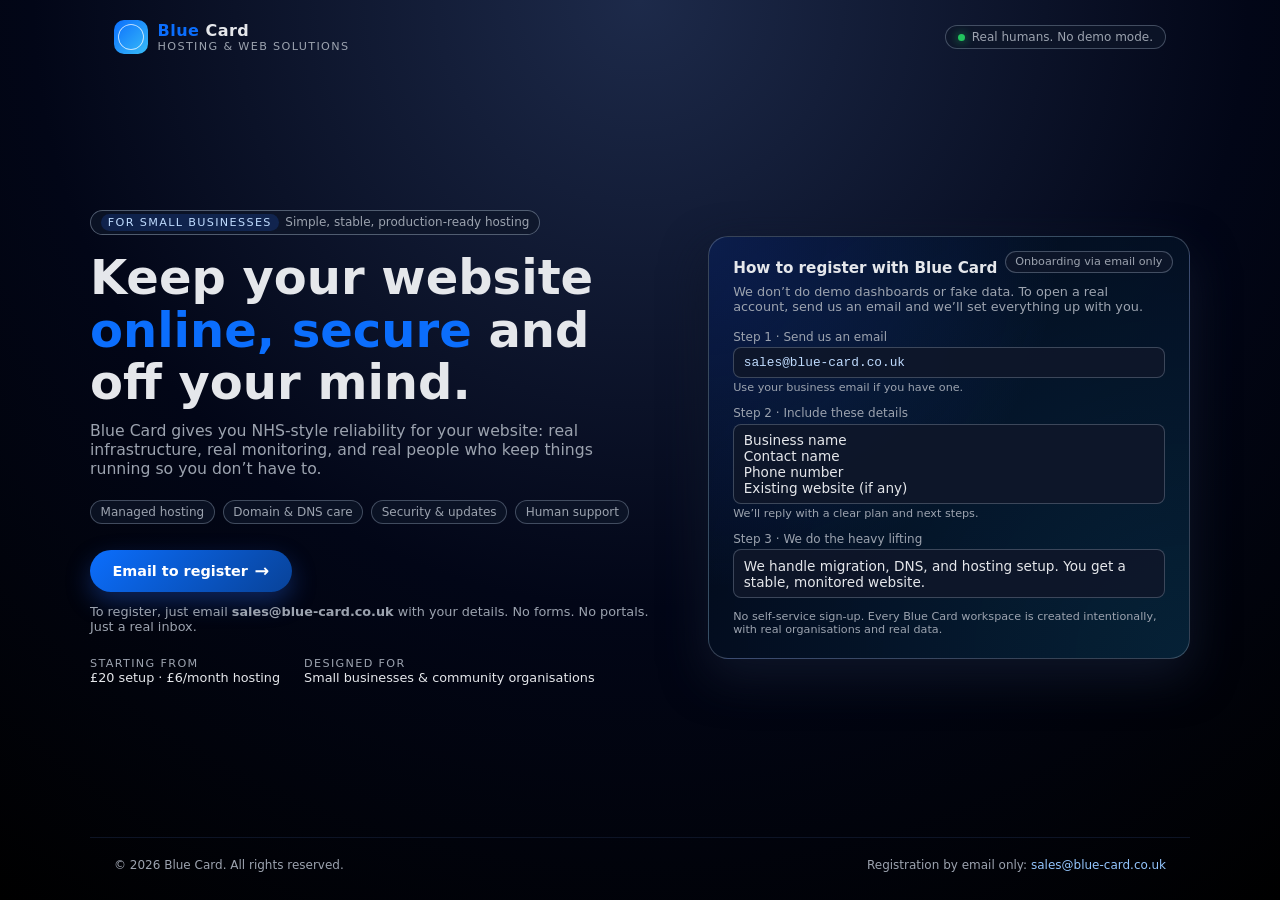
==== index.html @ 86f104bd "Add initial HTML structure for Blue Card website" ====
<!DOCTYPE html>
<html lang="en">
<head>
  <meta charset="UTF-8" />
  <title>Blue Card – Hosting & Web Solutions</title>
  <meta name="viewport" content="width=device-width, initial-scale=1" />
  <style>
    :root {
      --blue: #0b6efd;
      --blue-dark: #084298;
      --bg: #0b1120;
      --card-bg: #020617;
      --text: #e5e7eb;
      --muted: #9ca3af;
      --accent: #22c55e;
    }

    * {
      box-sizing: border-box;
      margin: 0;
      padding: 0;
    }

    body {
      font-family: system-ui, -apple-system, BlinkMacSystemFont, "Segoe UI", sans-serif;
      background: radial-gradient(circle at top, #1d2a4a 0, #020617 55%, #000 100%);
      color: var(--text);
      min-height: 100vh;
      display: flex;
      flex-direction: column;
    }

    header {
      padding: 1.25rem 1.5rem;
      display: flex;
      align-items: center;
      justify-content: space-between;
      max-width: 1100px;
      margin: 0 auto;
      width: 100%;
    }

    .logo {
      display: flex;
      align-items: center;
      gap: 0.6rem;
    }

    .logo-icon {
      width: 34px;
      height: 34px;
      border-radius: 10px;
      background: linear-gradient(135deg, var(--blue), #38bdf8);
      display: flex;
      align-items: center;
      justify-content: center;
      position: relative;
      overflow: hidden;
    }

    .logo-icon::before,
    .logo-icon::after {
      content: "";
      position: absolute;
      border-radius: 999px;
      border: 1px solid rgba(255, 255, 255, 0.7);
    }

    .logo-icon::before {
      width: 70%;
      height: 70%;
      border-top: none;
      border-bottom: none;
    }

    .logo-icon::after {
      width: 70%;
      height: 70%;
      border-left: none;
      border-right: none;
    }

    .logo-text-main {
      font-weight: 700;
      letter-spacing: 0.03em;
    }

    .logo-text-main span {
      color: var(--blue);
    }

    .logo-sub {
      font-size: 0.7rem;
      color: var(--muted);
      text-transform: uppercase;
      letter-spacing: 0.12em;
    }

    .nav-pill {
      border-radius: 999px;
      border: 1px solid rgba(148, 163, 184, 0.4);
      padding: 0.25rem 0.75rem;
      font-size: 0.75rem;
      color: var(--muted);
      display: flex;
      align-items: center;
      gap: 0.4rem;
      background: rgba(15, 23, 42, 0.7);
      backdrop-filter: blur(10px);
    }

    .nav-pill-dot {
      width: 7px;
      height: 7px;
      border-radius: 999px;
      background: var(--accent);
      box-shadow: 0 0 10px rgba(34, 197, 94, 0.8);
    }

    main {
      flex: 1;
      display: flex;
      align-items: center;
      justify-content: center;
      padding: 2rem 1.5rem 3rem;
    }

    .shell {
      max-width: 1100px;
      width: 100%;
      display: grid;
      grid-template-columns: minmax(0, 3fr) minmax(0, 2.5fr);
      gap: 2.5rem;
      align-items: center;
    }

    @media (max-width: 900px) {
      .shell {
        grid-template-columns: minmax(0, 1fr);
      }
      header {
        flex-direction: column;
        gap: 0.75rem;
        align-items: flex-start;
      }
    }

    .badge {
      display: inline-flex;
      align-items: center;
      gap: 0.4rem;
      padding: 0.2rem 0.6rem;
      border-radius: 999px;
      border: 1px solid rgba(148, 163, 184, 0.5);
      background: rgba(15, 23, 42, 0.7);
      backdrop-filter: blur(10px);
      font-size: 0.75rem;
      color: var(--muted);
      margin-bottom: 1rem;
    }

    .badge-pill {
      padding: 0.1rem 0.45rem;
      border-radius: 999px;
      background: rgba(37, 99, 235, 0.2);
      color: #bfdbfe;
      font-size: 0.7rem;
      text-transform: uppercase;
      letter-spacing: 0.12em;
    }

    h1 {
      font-size: clamp(2.1rem, 3vw + 1rem, 3rem);
      line-height: 1.1;
      margin-bottom: 0.75rem;
    }

    h1 span {
      color: var(--blue);
    }

    .lead {
      color: var(--muted);
      font-size: 0.98rem;
      max-width: 32rem;
      margin-bottom: 1.4rem;
    }

    .pill-row {
      display: flex;
      flex-wrap: wrap;
      gap: 0.5rem;
      margin-bottom: 1.6rem;
    }

    .pill {
      font-size: 0.75rem;
      padding: 0.25rem 0.6rem;
      border-radius: 999px;
      border: 1px solid rgba(148, 163, 184, 0.4);
      color: var(--muted);
      background: rgba(15, 23, 42, 0.7);
    }

    .cta-row {
      display: flex;
      flex-wrap: wrap;
      gap: 0.75rem;
      align-items: center;
      margin-bottom: 1.4rem;
    }

    .btn-primary {
      border: none;
      border-radius: 999px;
      padding: 0.7rem 1.4rem;
      font-size: 0.9rem;
      font-weight: 600;
      cursor: pointer;
      background: linear-gradient(135deg, var(--blue), var(--blue-dark));
      color: white;
      display: inline-flex;
      align-items: center;
      gap: 0.4rem;
      box-shadow: 0 10px 25px rgba(37, 99, 235, 0.35);
      text-decoration: none;
    }

    .btn-primary span {
      font-size: 1.1rem;
    }

    .cta-note {
      font-size: 0.8rem;
      color: var(--muted);
    }

    .meta-row {
      display: flex;
      flex-wrap: wrap;
      gap: 1.5rem;
      font-size: 0.8rem;
      color: var(--muted);
    }

    .meta-label {
      text-transform: uppercase;
      letter-spacing: 0.12em;
      font-size: 0.7rem;
      color: #9ca3af;
    }

    .meta-value {
      color: #e5e7eb;
      font-weight: 500;
    }

    .card {
      background: radial-gradient(circle at top left, rgba(37, 99, 235, 0.25), transparent 55%),
                  radial-gradient(circle at bottom right, rgba(8, 47, 73, 0.7), #020617);
      border-radius: 1.25rem;
      border: 1px solid rgba(148, 163, 184, 0.35);
      padding: 1.4rem 1.5rem;
      box-shadow: 0 18px 45px rgba(15, 23, 42, 0.9);
      position: relative;
      overflow: hidden;
    }

    .card-tag {
      position: absolute;
      top: 0.9rem;
      right: 1rem;
      font-size: 0.7rem;
      padding: 0.2rem 0.6rem;
      border-radius: 999px;
      background: rgba(15, 23, 42, 0.8);
      border: 1px solid rgba(148, 163, 184, 0.4);
      color: var(--muted);
    }

    .card-title {
      font-size: 0.95rem;
      margin-bottom: 0.4rem;
      font-weight: 600;
    }

    .card-sub {
      font-size: 0.8rem;
      color: var(--muted);
      margin-bottom: 1rem;
    }

    .field {
      margin-bottom: 0.75rem;
    }

    .field-label {
      font-size: 0.75rem;
      color: var(--muted);
      margin-bottom: 0.2rem;
    }

    .field-value {
      font-size: 0.85rem;
      color: var(--text);
      padding: 0.45rem 0.6rem;
      border-radius: 0.5rem;
      background: rgba(15, 23, 42, 0.9);
      border: 1px solid rgba(148, 163, 184, 0.35);
      display: flex;
      align-items: center;
      justify-content: space-between;
      gap: 0.5rem;
    }

    .field-value code {
      font-family: ui-monospace, SFMono-Regular, Menlo, Monaco, Consolas, "Liberation Mono", "Courier New", monospace;
      font-size: 0.8rem;
      color: #bfdbfe;
    }

    .hint {
      font-size: 0.7rem;
      color: var(--muted);
      margin-top: 0.2rem;
    }

    footer {
      padding: 1.25rem 1.5rem 1.75rem;
      font-size: 0.75rem;
      color: var(--muted);
      max-width: 1100px;
      margin: 0 auto;
      width: 100%;
      display: flex;
      flex-wrap: wrap;
      justify-content: space-between;
      gap: 0.75rem;
      border-top: 1px solid rgba(15, 23, 42, 0.9);
    }

    a {
      color: #93c5fd;
      text-decoration: none;
    }

    a:hover {
      text-decoration: underline;
    }
  </style>
</head>
<body>
  <header>
    <div class="logo">
      <div class="logo-icon" aria-hidden="true"></div>
      <div>
        <div class="logo-text-main"><span>Blue</span> Card</div>
        <div class="logo-sub">Hosting & Web Solutions</div>
      </div>
    </div>
    <div class="nav-pill">
      <div class="nav-pill-dot"></div>
      <span>Real humans. No demo mode.</span>
    </div>
  </header>

  <main>
    <div class="shell">
      <section>
        <div class="badge">
          <span class="badge-pill">For small businesses</span>
          <span>Simple, stable, production‑ready hosting</span>
        </div>

        <h1>Keep your website <span>online, secure</span> and off your mind.</h1>

        <p class="lead">
          Blue Card gives you NHS‑style reliability for your website: real infrastructure, real monitoring,
          and real people who keep things running so you don’t have to.
        </p>

        <div class="pill-row">
          <div class="pill">Managed hosting</div>
          <div class="pill">Domain & DNS care</div>
          <div class="pill">Security & updates</div>
          <div class="pill">Human support</div>
        </div>

        <div class="cta-row">
          <a class="btn-primary" href="mailto:sales@blue-card.co.uk?subject=Blue%20Card%20Website%20Onboarding&body=Hi%20Blue%20Card%2C%0D%0A%0D%0AWe%E2%80%99d%20like%20to%20register%20for%20your%20hosting%20service.%0D%0A%0D%0ABusiness%20name%3A%0D%0AContact%20name%3A%0D%0AContact%20number%3A%0D%0AExisting%20website%20URL%20(if%20any)%3A%0D%0A%0D%0AThanks.">
            Email to register <span>→</span>
          </a>
          <div class="cta-note">
            To register, just email <strong>sales@blue-card.co.uk</strong> with your details.  
            No forms. No portals. Just a real inbox.
          </div>
        </div>

        <div class="meta-row">
          <div>
            <div class="meta-label">Starting from</div>
            <div class="meta-value">£20 setup · £6/month hosting</div>
          </div>
          <div>
            <div class="meta-label">Designed for</div>
            <div class="meta-value">Small businesses & community organisations</div>
          </div>
        </div>
      </section>

      <aside>
        <div class="card" aria-label="Registration details">
          <div class="card-tag">Onboarding via email only</div>
          <div class="card-title">How to register with Blue Card</div>
          <div class="card-sub">
            We don’t do demo dashboards or fake data.  
            To open a real account, send us an email and we’ll set everything up with you.
          </div>

          <div class="field">
            <div class="field-label">Step 1 · Send us an email</div>
            <div class="field-value">
              <code>sales@blue-card.co.uk</code>
            </div>
            <div class="hint">Use your business email if you have one.</div>
          </div>

          <div class="field">
            <div class="field-label">Step 2 · Include these details</div>
            <div class="field-value">
              <div>
                Business name<br />
                Contact name<br />
                Phone number<br />
                Existing website (if any)
              </div>
            </div>
            <div class="hint">We’ll reply with a clear plan and next steps.</div>
          </div>

          <div class="field">
            <div class="field-label">Step 3 · We do the heavy lifting</div>
            <div class="field-value">
              <div>
                We handle migration, DNS, and hosting setup.  
                You get a stable, monitored website.
              </div>
            </div>
          </div>

          <div class="hint">
            No self‑service sign‑up. Every Blue Card workspace is created intentionally, with real organisations and real data.
          </div>
        </div>
      </aside>
    </div>
  </main>

  <footer>
    <div>© <span id="year"></span> Blue Card. All rights reserved.</div>
    <div>
      Registration by email only: <a href="mailto:sales@blue-card.co.uk">sales@blue-card.co.uk</a>
    </div>
  </footer>

  <script>
    document.getElementById("year").textContent = new Date().getFullYear();
  </script>
</body>
</html>
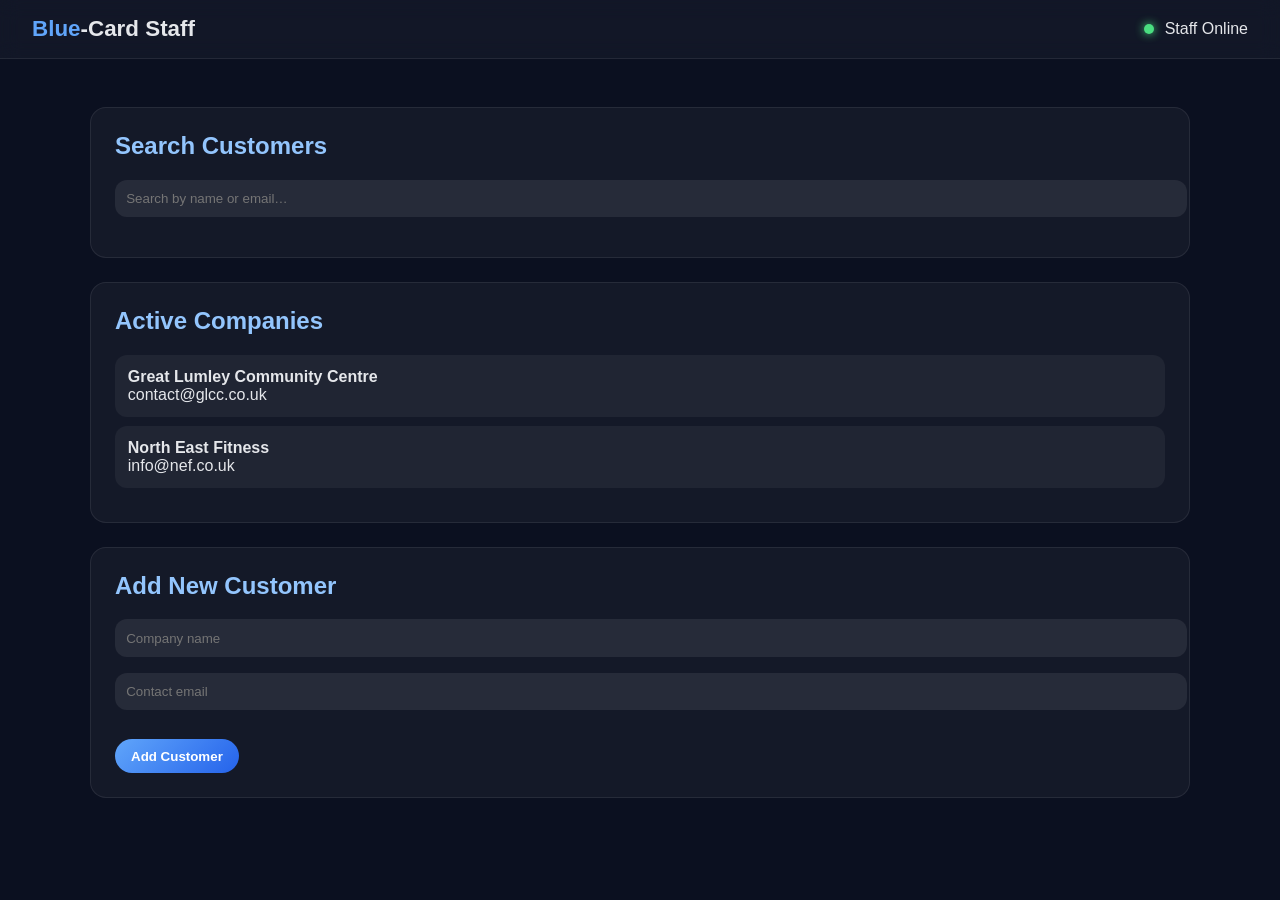
==== commit 07f6bece: "Update index.html for staff dashboard layout" ====
--- a/index.html
+++ b/index.html
@@ -1,470 +1,163 @@
 <!DOCTYPE html>
 <html lang="en">
 <head>
-  <meta charset="UTF-8" />
-  <title>Blue Card – Hosting & Web Solutions</title>
-  <meta name="viewport" content="width=device-width, initial-scale=1" />
-  <style>
-    :root {
-      --blue: #0b6efd;
-      --blue-dark: #084298;
-      --bg: #0b1120;
-      --card-bg: #020617;
-      --text: #e5e7eb;
-      --muted: #9ca3af;
-      --accent: #22c55e;
-    }
+<meta charset="UTF-8">
+<title>Blue‑Card Staff Dashboard</title>
+<meta name="viewport" content="width=device-width, initial-scale=1">
 
-    * {
-      box-sizing: border-box;
-      margin: 0;
-      padding: 0;
-    }
+<style>
+  body {
+    margin: 0;
+    font-family: "Segoe UI", sans-serif;
+    background: #0b1020;
+    color: #e5e7eb;
+  }
 
-    body {
-      font-family: system-ui, -apple-system, BlinkMacSystemFont, "Segoe UI", sans-serif;
-      background: radial-gradient(circle at top, #1d2a4a 0, #020617 55%, #000 100%);
-      color: var(--text);
-      min-height: 100vh;
-      display: flex;
-      flex-direction: column;
-    }
+  header {
+    padding: 1rem 2rem;
+    display: flex;
+    justify-content: space-between;
+    align-items: center;
+    background: rgba(255,255,255,0.03);
+    border-bottom: 1px solid rgba(255,255,255,0.08);
+    backdrop-filter: blur(10px);
+  }
 
-    header {
-      padding: 1.25rem 1.5rem;
-      display: flex;
-      align-items: center;
-      justify-content: space-between;
-      max-width: 1100px;
-      margin: 0 auto;
-      width: 100%;
-    }
+  .logo {
+    font-size: 1.4rem;
+    font-weight: 700;
+  }
+  .logo span {
+    color: #60a5fa;
+  }
 
-    .logo {
-      display: flex;
-      align-items: center;
-      gap: 0.6rem;
-    }
+  .container {
+    max-width: 1100px;
+    margin: 2rem auto;
+    padding: 1rem;
+  }
 
-    .logo-icon {
-      width: 34px;
-      height: 34px;
-      border-radius: 10px;
-      background: linear-gradient(135deg, var(--blue), #38bdf8);
-      display: flex;
-      align-items: center;
-      justify-content: center;
-      position: relative;
-      overflow: hidden;
-    }
+  .card {
+    background: rgba(255,255,255,0.04);
+    border: 1px solid rgba(255,255,255,0.08);
+    border-radius: 16px;
+    padding: 1.5rem;
+    margin-bottom: 1.5rem;
+  }
 
-    .logo-icon::before,
-    .logo-icon::after {
-      content: "";
-      position: absolute;
-      border-radius: 999px;
-      border: 1px solid rgba(255, 255, 255, 0.7);
-    }
+  .card h2 {
+    margin-top: 0;
+    color: #93c5fd;
+  }
 
-    .logo-icon::before {
-      width: 70%;
-      height: 70%;
-      border-top: none;
-      border-bottom: none;
-    }
+  .search {
+    width: 100%;
+    padding: 0.7rem;
+    border-radius: 12px;
+    border: none;
+    background: rgba(255,255,255,0.08);
+    color: white;
+    margin-bottom: 1rem;
+  }
 
-    .logo-icon::after {
-      width: 70%;
-      height: 70%;
-      border-left: none;
-      border-right: none;
-    }
+  .customer {
+    padding: 0.8rem;
+    border-radius: 12px;
+    background: rgba(255,255,255,0.05);
+    margin-bottom: 0.6rem;
+    cursor: pointer;
+  }
 
-    .logo-text-main {
-      font-weight: 700;
-      letter-spacing: 0.03em;
-    }
+  .btn {
+    padding: 0.6rem 1rem;
+    border-radius: 999px;
+    border: none;
+    cursor: pointer;
+    background: linear-gradient(135deg, #60a5fa, #2563eb);
+    color: white;
+    font-weight: 600;
+    margin-top: 0.8rem;
+  }
 
-    .logo-text-main span {
-      color: var(--blue);
-    }
+  .online-dot {
+    width: 10px;
+    height: 10px;
+    background: #4ade80;
+    border-radius: 999px;
+    box-shadow: 0 0 10px #4ade80;
+    display: inline-block;
+    margin-right: 6px;
+  }
+</style>
+</head>
 
-    .logo-sub {
-      font-size: 0.7rem;
-      color: var(--muted);
-      text-transform: uppercase;
-      letter-spacing: 0.12em;
-    }
+<body>
 
-    .nav-pill {
-      border-radius: 999px;
-      border: 1px solid rgba(148, 163, 184, 0.4);
-      padding: 0.25rem 0.75rem;
-      font-size: 0.75rem;
-      color: var(--muted);
-      display: flex;
-      align-items: center;
-      gap: 0.4rem;
-      background: rgba(15, 23, 42, 0.7);
-      backdrop-filter: blur(10px);
-    }
+<header>
+  <div class="logo"><span>Blue</span>‑Card Staff</div>
+  <div><span class="online-dot"></span> Staff Online</div>
+</header>
 
-    .nav-pill-dot {
-      width: 7px;
-      height: 7px;
-      border-radius: 999px;
-      background: var(--accent);
-      box-shadow: 0 0 10px rgba(34, 197, 94, 0.8);
-    }
+<div class="container">
 
-    main {
-      flex: 1;
-      display: flex;
-      align-items: center;
-      justify-content: center;
-      padding: 2rem 1.5rem 3rem;
-    }
+  <div class="card">
+    <h2>Search Customers</h2>
+    <input class="search" id="searchBar" placeholder="Search by name or email…">
+  </div>
 
-    .shell {
-      max-width: 1100px;
-      width: 100%;
-      display: grid;
-      grid-template-columns: minmax(0, 3fr) minmax(0, 2.5fr);
-      gap: 2.5rem;
-      align-items: center;
-    }
+  <div class="card">
+    <h2>Active Companies</h2>
+    <div id="companyList"></div>
+  </div>
 
-    @media (max-width: 900px) {
-      .shell {
-        grid-template-columns: minmax(0, 1fr);
-      }
-      header {
-        flex-direction: column;
-        gap: 0.75rem;
-        align-items: flex-start;
-      }
-    }
+  <div class="card">
+    <h2>Add New Customer</h2>
+    <input id="newName" class="search" placeholder="Company name">
+    <input id="newEmail" class="search" placeholder="Contact email">
+    <button class="btn" onclick="addCustomer()">Add Customer</button>
+  </div>
 
-    .badge {
-      display: inline-flex;
-      align-items: center;
-      gap: 0.4rem;
-      padding: 0.2rem 0.6rem;
-      border-radius: 999px;
-      border: 1px solid rgba(148, 163, 184, 0.5);
-      background: rgba(15, 23, 42, 0.7);
-      backdrop-filter: blur(10px);
-      font-size: 0.75rem;
-      color: var(--muted);
-      margin-bottom: 1rem;
-    }
+</div>
 
-    .badge-pill {
-      padding: 0.1rem 0.45rem;
-      border-radius: 999px;
-      background: rgba(37, 99, 235, 0.2);
-      color: #bfdbfe;
-      font-size: 0.7rem;
-      text-transform: uppercase;
-      letter-spacing: 0.12em;
-    }
+<script>
+  const customers = [
+    { name: "Great Lumley Community Centre", email: "contact@glcc.co.uk" },
+    { name: "North East Fitness", email: "info@nef.co.uk" }
+  ];
 
-    h1 {
-      font-size: clamp(2.1rem, 3vw + 1rem, 3rem);
-      line-height: 1.1;
-      margin-bottom: 0.75rem;
-    }
+  function renderList(list) {
+    const container = document.getElementById("companyList");
+    container.innerHTML = "";
+    list.forEach((c, i) => {
+      const div = document.createElement("div");
+      div.className = "customer";
+      div.innerHTML = `<strong>${c.name}</strong><br>${c.email}`;
+      div.onclick = () => {
+        window.location.href = "customer.html?id=" + i;
+      };
+      container.appendChild(div);
+    });
+  }
 
-    h1 span {
-      color: var(--blue);
-    }
+  renderList(customers);
 
-    .lead {
-      color: var(--muted);
-      font-size: 0.98rem;
-      max-width: 32rem;
-      margin-bottom: 1.4rem;
-    }
+  document.getElementById("searchBar").addEventListener("input", e => {
+    const q = e.target.value.toLowerCase();
+    const filtered = customers.filter(c =>
+      c.name.toLowerCase().includes(q) ||
+      c.email.toLowerCase().includes(q)
+    );
+    renderList(filtered);
+  });
 
-    .pill-row {
-      display: flex;
-      flex-wrap: wrap;
-      gap: 0.5rem;
-      margin-bottom: 1.6rem;
-    }
+  function addCustomer() {
+    const name = document.getElementById("newName").value;
+    const email = document.getElementById("newEmail").value;
+    if (!name || !email) return alert("Enter name + email");
+    customers.push({ name, email });
+    renderList(customers);
+  }
+</script>
 
-    .pill {
-      font-size: 0.75rem;
-      padding: 0.25rem 0.6rem;
-      border-radius: 999px;
-      border: 1px solid rgba(148, 163, 184, 0.4);
-      color: var(--muted);
-      background: rgba(15, 23, 42, 0.7);
-    }
-
-    .cta-row {
-      display: flex;
-      flex-wrap: wrap;
-      gap: 0.75rem;
-      align-items: center;
-      margin-bottom: 1.4rem;
-    }
-
-    .btn-primary {
-      border: none;
-      border-radius: 999px;
-      padding: 0.7rem 1.4rem;
-      font-size: 0.9rem;
-      font-weight: 600;
-      cursor: pointer;
-      background: linear-gradient(135deg, var(--blue), var(--blue-dark));
-      color: white;
-      display: inline-flex;
-      align-items: center;
-      gap: 0.4rem;
-      box-shadow: 0 10px 25px rgba(37, 99, 235, 0.35);
-      text-decoration: none;
-    }
-
-    .btn-primary span {
-      font-size: 1.1rem;
-    }
-
-    .cta-note {
-      font-size: 0.8rem;
-      color: var(--muted);
-    }
-
-    .meta-row {
-      display: flex;
-      flex-wrap: wrap;
-      gap: 1.5rem;
-      font-size: 0.8rem;
-      color: var(--muted);
-    }
-
-    .meta-label {
-      text-transform: uppercase;
-      letter-spacing: 0.12em;
-      font-size: 0.7rem;
-      color: #9ca3af;
-    }
-
-    .meta-value {
-      color: #e5e7eb;
-      font-weight: 500;
-    }
-
-    .card {
-      background: radial-gradient(circle at top left, rgba(37, 99, 235, 0.25), transparent 55%),
-                  radial-gradient(circle at bottom right, rgba(8, 47, 73, 0.7), #020617);
-      border-radius: 1.25rem;
-      border: 1px solid rgba(148, 163, 184, 0.35);
-      padding: 1.4rem 1.5rem;
-      box-shadow: 0 18px 45px rgba(15, 23, 42, 0.9);
-      position: relative;
-      overflow: hidden;
-    }
-
-    .card-tag {
-      position: absolute;
-      top: 0.9rem;
-      right: 1rem;
-      font-size: 0.7rem;
-      padding: 0.2rem 0.6rem;
-      border-radius: 999px;
-      background: rgba(15, 23, 42, 0.8);
-      border: 1px solid rgba(148, 163, 184, 0.4);
-      color: var(--muted);
-    }
-
-    .card-title {
-      font-size: 0.95rem;
-      margin-bottom: 0.4rem;
-      font-weight: 600;
-    }
-
-    .card-sub {
-      font-size: 0.8rem;
-      color: var(--muted);
-      margin-bottom: 1rem;
-    }
-
-    .field {
-      margin-bottom: 0.75rem;
-    }
-
-    .field-label {
-      font-size: 0.75rem;
-      color: var(--muted);
-      margin-bottom: 0.2rem;
-    }
-
-    .field-value {
-      font-size: 0.85rem;
-      color: var(--text);
-      padding: 0.45rem 0.6rem;
-      border-radius: 0.5rem;
-      background: rgba(15, 23, 42, 0.9);
-      border: 1px solid rgba(148, 163, 184, 0.35);
-      display: flex;
-      align-items: center;
-      justify-content: space-between;
-      gap: 0.5rem;
-    }
-
-    .field-value code {
-      font-family: ui-monospace, SFMono-Regular, Menlo, Monaco, Consolas, "Liberation Mono", "Courier New", monospace;
-      font-size: 0.8rem;
-      color: #bfdbfe;
-    }
-
-    .hint {
-      font-size: 0.7rem;
-      color: var(--muted);
-      margin-top: 0.2rem;
-    }
-
-    footer {
-      padding: 1.25rem 1.5rem 1.75rem;
-      font-size: 0.75rem;
-      color: var(--muted);
-      max-width: 1100px;
-      margin: 0 auto;
-      width: 100%;
-      display: flex;
-      flex-wrap: wrap;
-      justify-content: space-between;
-      gap: 0.75rem;
-      border-top: 1px solid rgba(15, 23, 42, 0.9);
-    }
-
-    a {
-      color: #93c5fd;
-      text-decoration: none;
-    }
-
-    a:hover {
-      text-decoration: underline;
-    }
-  </style>
-</head>
-<body>
-  <header>
-    <div class="logo">
-      <div class="logo-icon" aria-hidden="true"></div>
-      <div>
-        <div class="logo-text-main"><span>Blue</span> Card</div>
-        <div class="logo-sub">Hosting & Web Solutions</div>
-      </div>
-    </div>
-    <div class="nav-pill">
-      <div class="nav-pill-dot"></div>
-      <span>Real humans. No demo mode.</span>
-    </div>
-  </header>
-
-  <main>
-    <div class="shell">
-      <section>
-        <div class="badge">
-          <span class="badge-pill">For small businesses</span>
-          <span>Simple, stable, production‑ready hosting</span>
-        </div>
-
-        <h1>Keep your website <span>online, secure</span> and off your mind.</h1>
-
-        <p class="lead">
-          Blue Card gives you NHS‑style reliability for your website: real infrastructure, real monitoring,
-          and real people who keep things running so you don’t have to.
-        </p>
-
-        <div class="pill-row">
-          <div class="pill">Managed hosting</div>
-          <div class="pill">Domain & DNS care</div>
-          <div class="pill">Security & updates</div>
-          <div class="pill">Human support</div>
-        </div>
-
-        <div class="cta-row">
-          <a class="btn-primary" href="mailto:sales@blue-card.co.uk?subject=Blue%20Card%20Website%20Onboarding&body=Hi%20Blue%20Card%2C%0D%0A%0D%0AWe%E2%80%99d%20like%20to%20register%20for%20your%20hosting%20service.%0D%0A%0D%0ABusiness%20name%3A%0D%0AContact%20name%3A%0D%0AContact%20number%3A%0D%0AExisting%20website%20URL%20(if%20any)%3A%0D%0A%0D%0AThanks.">
-            Email to register <span>→</span>
-          </a>
-          <div class="cta-note">
-            To register, just email <strong>sales@blue-card.co.uk</strong> with your details.  
-            No forms. No portals. Just a real inbox.
-          </div>
-        </div>
-
-        <div class="meta-row">
-          <div>
-            <div class="meta-label">Starting from</div>
-            <div class="meta-value">£20 setup · £6/month hosting</div>
-          </div>
-          <div>
-            <div class="meta-label">Designed for</div>
-            <div class="meta-value">Small businesses & community organisations</div>
-          </div>
-        </div>
-      </section>
-
-      <aside>
-        <div class="card" aria-label="Registration details">
-          <div class="card-tag">Onboarding via email only</div>
-          <div class="card-title">How to register with Blue Card</div>
-          <div class="card-sub">
-            We don’t do demo dashboards or fake data.  
-            To open a real account, send us an email and we’ll set everything up with you.
-          </div>
-
-          <div class="field">
-            <div class="field-label">Step 1 · Send us an email</div>
-            <div class="field-value">
-              <code>sales@blue-card.co.uk</code>
-            </div>
-            <div class="hint">Use your business email if you have one.</div>
-          </div>
-
-          <div class="field">
-            <div class="field-label">Step 2 · Include these details</div>
-            <div class="field-value">
-              <div>
-                Business name<br />
-                Contact name<br />
-                Phone number<br />
-                Existing website (if any)
-              </div>
-            </div>
-            <div class="hint">We’ll reply with a clear plan and next steps.</div>
-          </div>
-
-          <div class="field">
-            <div class="field-label">Step 3 · We do the heavy lifting</div>
-            <div class="field-value">
-              <div>
-                We handle migration, DNS, and hosting setup.  
-                You get a stable, monitored website.
-              </div>
-            </div>
-          </div>
-
-          <div class="hint">
-            No self‑service sign‑up. Every Blue Card workspace is created intentionally, with real organisations and real data.
-          </div>
-        </div>
-      </aside>
-    </div>
-  </main>
-
-  <footer>
-    <div>© <span id="year"></span> Blue Card. All rights reserved.</div>
-    <div>
-      Registration by email only: <a href="mailto:sales@blue-card.co.uk">sales@blue-card.co.uk</a>
-    </div>
-  </footer>
-
-  <script>
-    document.getElementById("year").textContent = new Date().getFullYear();
-  </script>
 </body>
 </html>
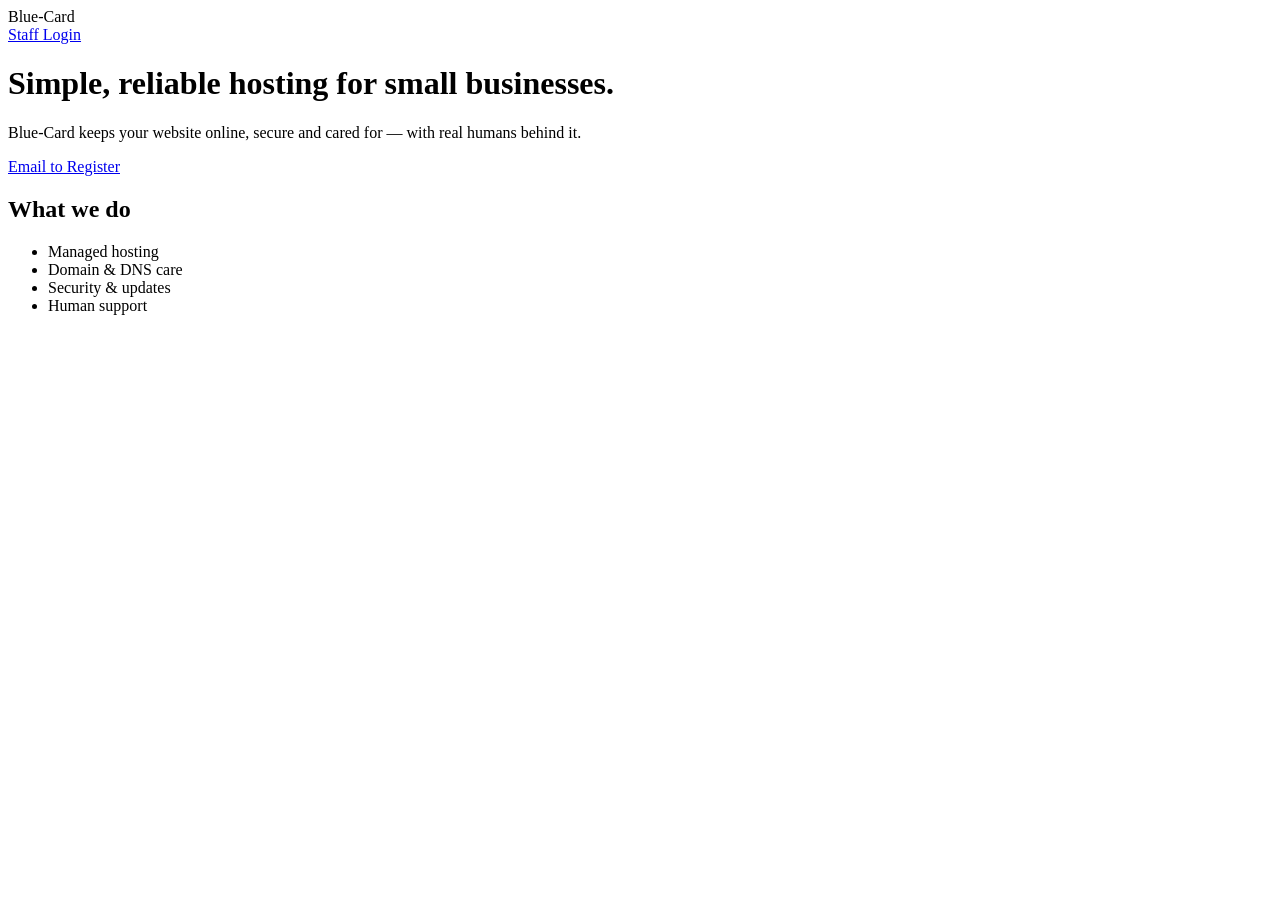
==== commit 3e4bb24c: "Revise index.html for Blue-Card hosting services Updated the dashboard layout and content for Blue-C" ====
--- a/index.html
+++ b/index.html
@@ -1,163 +1,37 @@
 <!DOCTYPE html>
-<html lang="en">
+<html>
 <head>
-<meta charset="UTF-8">
-<title>Blue‑Card Staff Dashboard</title>
-<meta name="viewport" content="width=device-width, initial-scale=1">
-
-<style>
-  body {
-    margin: 0;
-    font-family: "Segoe UI", sans-serif;
-    background: #0b1020;
-    color: #e5e7eb;
-  }
-
-  header {
-    padding: 1rem 2rem;
-    display: flex;
-    justify-content: space-between;
-    align-items: center;
-    background: rgba(255,255,255,0.03);
-    border-bottom: 1px solid rgba(255,255,255,0.08);
-    backdrop-filter: blur(10px);
-  }
-
-  .logo {
-    font-size: 1.4rem;
-    font-weight: 700;
-  }
-  .logo span {
-    color: #60a5fa;
-  }
-
-  .container {
-    max-width: 1100px;
-    margin: 2rem auto;
-    padding: 1rem;
-  }
-
-  .card {
-    background: rgba(255,255,255,0.04);
-    border: 1px solid rgba(255,255,255,0.08);
-    border-radius: 16px;
-    padding: 1.5rem;
-    margin-bottom: 1.5rem;
-  }
-
-  .card h2 {
-    margin-top: 0;
-    color: #93c5fd;
-  }
-
-  .search {
-    width: 100%;
-    padding: 0.7rem;
-    border-radius: 12px;
-    border: none;
-    background: rgba(255,255,255,0.08);
-    color: white;
-    margin-bottom: 1rem;
-  }
-
-  .customer {
-    padding: 0.8rem;
-    border-radius: 12px;
-    background: rgba(255,255,255,0.05);
-    margin-bottom: 0.6rem;
-    cursor: pointer;
-  }
-
-  .btn {
-    padding: 0.6rem 1rem;
-    border-radius: 999px;
-    border: none;
-    cursor: pointer;
-    background: linear-gradient(135deg, #60a5fa, #2563eb);
-    color: white;
-    font-weight: 600;
-    margin-top: 0.8rem;
-  }
-
-  .online-dot {
-    width: 10px;
-    height: 10px;
-    background: #4ade80;
-    border-radius: 999px;
-    box-shadow: 0 0 10px #4ade80;
-    display: inline-block;
-    margin-right: 6px;
-  }
-</style>
+  <title>Blue‑Card – Hosting & Web Solutions</title>
+  <meta name="viewport" content="width=device-width, initial-scale=1">
+  <!-- include style.css -->
 </head>
 
 <body>
 
 <header>
-  <div class="logo"><span>Blue</span>‑Card Staff</div>
-  <div><span class="online-dot"></span> Staff Online</div>
+  <div class="logo"><span>Blue</span>‑Card</div>
+  <a href="staff.html" class="btn-outline">Staff Login</a>
 </header>
 
 <div class="container">
 
   <div class="card">
-    <h2>Search Customers</h2>
-    <input class="search" id="searchBar" placeholder="Search by name or email…">
+    <h1>Simple, reliable hosting for small businesses.</h1>
+    <p>Blue‑Card keeps your website online, secure and cared for — with real humans behind it.</p>
+    <a href="mailto:sales@blue-card.co.uk" class="btn">Email to Register</a>
   </div>
 
   <div class="card">
-    <h2>Active Companies</h2>
-    <div id="companyList"></div>
-  </div>
-
-  <div class="card">
-    <h2>Add New Customer</h2>
-    <input id="newName" class="search" placeholder="Company name">
-    <input id="newEmail" class="search" placeholder="Contact email">
-    <button class="btn" onclick="addCustomer()">Add Customer</button>
+    <h2>What we do</h2>
+    <ul>
+      <li>Managed hosting</li>
+      <li>Domain & DNS care</li>
+      <li>Security & updates</li>
+      <li>Human support</li>
+    </ul>
   </div>
 
 </div>
 
-<script>
-  const customers = [
-    { name: "Great Lumley Community Centre", email: "contact@glcc.co.uk" },
-    { name: "North East Fitness", email: "info@nef.co.uk" }
-  ];
-
-  function renderList(list) {
-    const container = document.getElementById("companyList");
-    container.innerHTML = "";
-    list.forEach((c, i) => {
-      const div = document.createElement("div");
-      div.className = "customer";
-      div.innerHTML = `<strong>${c.name}</strong><br>${c.email}`;
-      div.onclick = () => {
-        window.location.href = "customer.html?id=" + i;
-      };
-      container.appendChild(div);
-    });
-  }
-
-  renderList(customers);
-
-  document.getElementById("searchBar").addEventListener("input", e => {
-    const q = e.target.value.toLowerCase();
-    const filtered = customers.filter(c =>
-      c.name.toLowerCase().includes(q) ||
-      c.email.toLowerCase().includes(q)
-    );
-    renderList(filtered);
-  });
-
-  function addCustomer() {
-    const name = document.getElementById("newName").value;
-    const email = document.getElementById("newEmail").value;
-    if (!name || !email) return alert("Enter name + email");
-    customers.push({ name, email });
-    renderList(customers);
-  }
-</script>
-
 </body>
 </html>
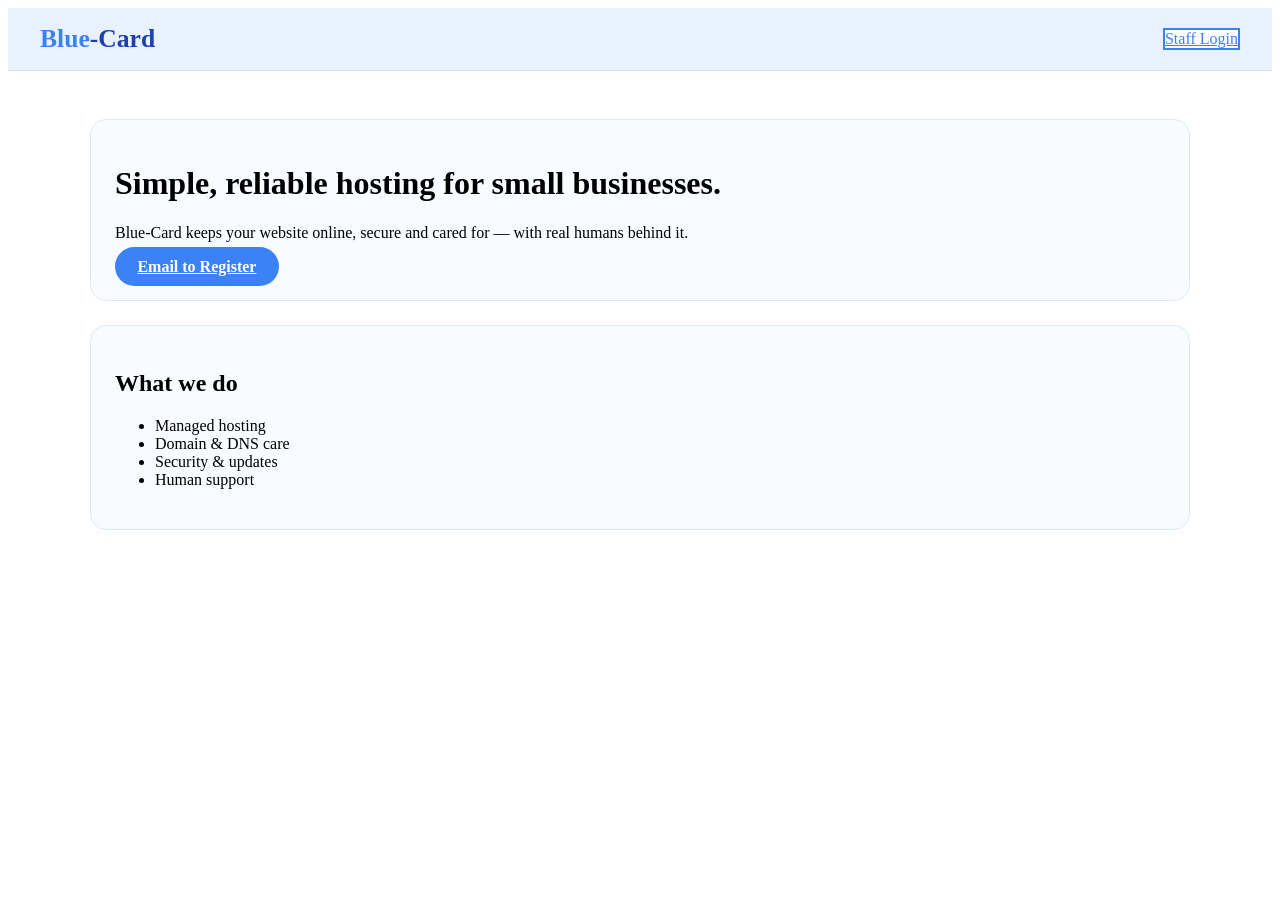
==== commit 9f4603c4: "Update HTML structure and include stylesheet" ====
--- a/index.html
+++ b/index.html
@@ -1,11 +1,10 @@
 <!DOCTYPE html>
-<html>
+<html lang="en">
 <head>
   <title>Blue‑Card – Hosting & Web Solutions</title>
   <meta name="viewport" content="width=device-width, initial-scale=1">
-  <!-- include style.css -->
+  <link rel="stylesheet" href="style.css">
 </head>
-
 <body>
 
 <header>
@@ -14,7 +13,6 @@
 </header>
 
 <div class="container">
-
   <div class="card">
     <h1>Simple, reliable hosting for small businesses.</h1>
     <p>Blue‑Card keeps your website online, secure and cared for — with real humans behind it.</p>
@@ -30,7 +28,6 @@
       <li>Human support</li>
     </ul>
   </div>
-
 </div>
 
 </body>
--- a/style.css
+++ b/style.css
@@ -0,0 +1,98 @@
+<style>
+  body {
+    margin: 0;
+    font-family: "Segoe UI", sans-serif;
+    background: #ffffff;
+    color: #1e293b;
+  }
+
+  header {
+    padding: 1rem 2rem;
+    background: #e8f1ff;
+    border-bottom: 1px solid #d0e2ff;
+    display: flex;
+    justify-content: space-between;
+    align-items: center;
+  }
+
+  .logo {
+    font-size: 1.6rem;
+    font-weight: 700;
+    color: #1e40af;
+  }
+  .logo span {
+    color: #3b82f6;
+  }
+
+  .container {
+    max-width: 1100px;
+    margin: 2rem auto;
+    padding: 1rem;
+  }
+
+  .card {
+    background: #f8fbff;
+    border: 1px solid #dbeafe;
+    border-radius: 16px;
+    padding: 1.5rem;
+    margin-bottom: 1.5rem;
+  }
+
+  .btn {
+    padding: 0.7rem 1.4rem;
+    border-radius: 999px;
+    border: none;
+    cursor: pointer;
+    background: #3b82f6;
+    color: white;
+    font-weight: 600;
+  }
+
+  .btn-outline {
+    background: white;
+    border: 2px solid #3b82f6;
+    color: #3b82f6;
+  }
+
+  .search {
+    width: 100%;
+    padding: 0.7rem;
+    border-radius: 12px;
+    border: 1px solid #dbeafe;
+    margin-bottom: 1rem;
+  }
+
+  .customer {
+    padding: 0.8rem;
+    border-radius: 12px;
+    background: #eef6ff;
+    border: 1px solid #dbeafe;
+    margin-bottom: 0.6rem;
+    cursor: pointer;
+  }
+
+  .note {
+    padding: 0.8rem;
+    background: #eef6ff;
+    border-radius: 12px;
+    border: 1px solid #dbeafe;
+    margin-bottom: 0.6rem;
+  }
+
+  .note-box {
+    width: 100%;
+    padding: 0.7rem;
+    border-radius: 12px;
+    border: 1px solid #dbeafe;
+    margin-top: 0.5rem;
+  }
+
+  .online-dot {
+    width: 10px;
+    height: 10px;
+    background: #22c55e;
+    border-radius: 999px;
+    display: inline-block;
+    margin-right: 6px;
+  }
+</style>
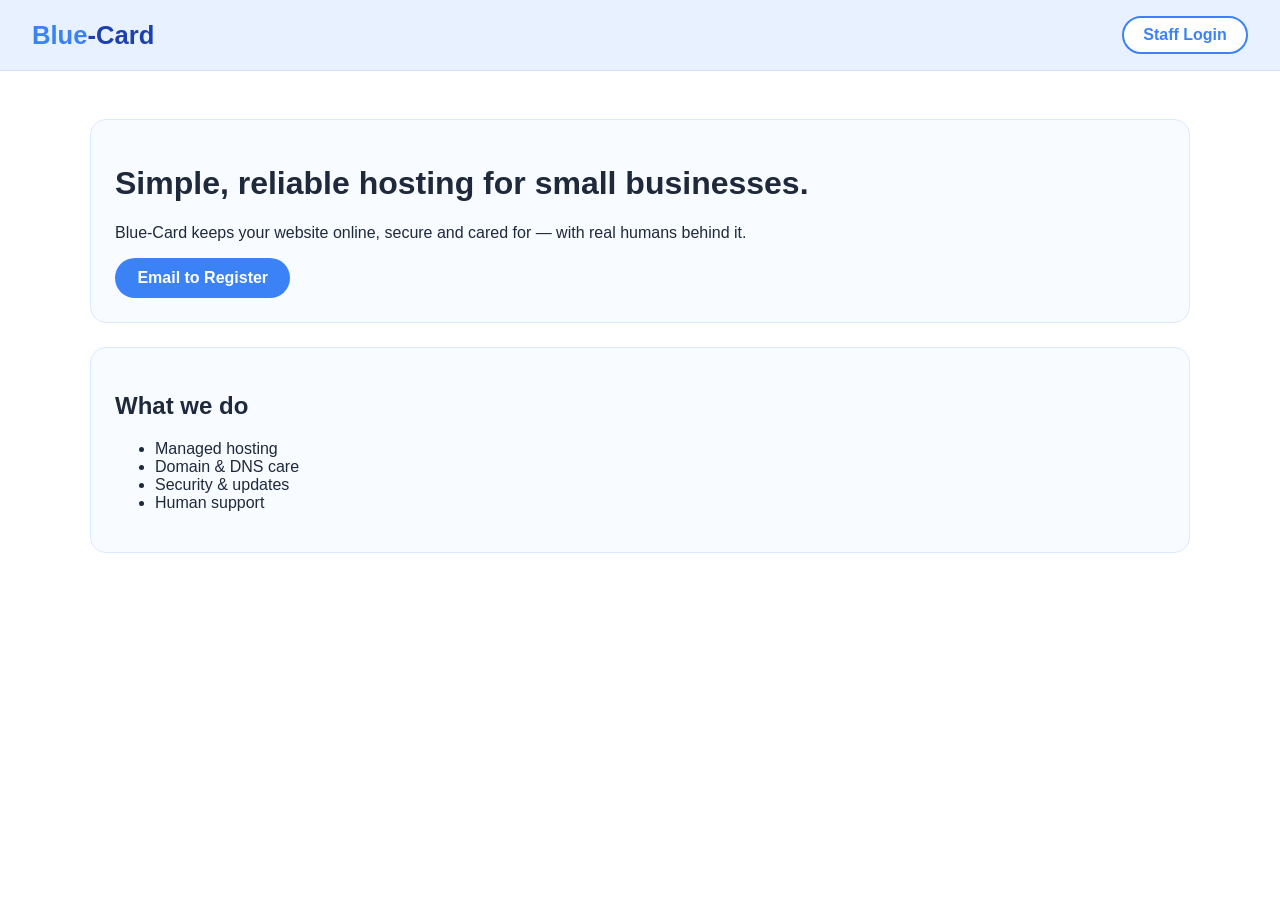
==== commit 51b23e97: "Add meta charset to index.html" ====
--- a/index.html
+++ b/index.html
@@ -1,4 +1,5 @@
 <!DOCTYPE html>
+<meta charset="UTF-8">
 <html lang="en">
 <head>
   <title>Blue‑Card – Hosting & Web Solutions</title>
--- a/style.css
+++ b/style.css
@@ -1,98 +1,102 @@
-<style>
-  body {
-    margin: 0;
-    font-family: "Segoe UI", sans-serif;
-    background: #ffffff;
-    color: #1e293b;
-  }
+body {
+  margin: 0;
+  font-family: "Segoe UI", sans-serif;
+  background: #ffffff;
+  color: #1e293b;
+}
 
-  header {
-    padding: 1rem 2rem;
-    background: #e8f1ff;
-    border-bottom: 1px solid #d0e2ff;
-    display: flex;
-    justify-content: space-between;
-    align-items: center;
-  }
+header {
+  padding: 1rem 2rem;
+  background: #e8f1ff;
+  border-bottom: 1px solid #d0e2ff;
+  display: flex;
+  justify-content: space-between;
+  align-items: center;
+}
 
-  .logo {
-    font-size: 1.6rem;
-    font-weight: 700;
-    color: #1e40af;
-  }
-  .logo span {
-    color: #3b82f6;
-  }
+.logo {
+  font-size: 1.6rem;
+  font-weight: 700;
+  color: #1e40af;
+}
+.logo span {
+  color: #3b82f6;
+}
 
-  .container {
-    max-width: 1100px;
-    margin: 2rem auto;
-    padding: 1rem;
-  }
+.container {
+  max-width: 1100px;
+  margin: 2rem auto;
+  padding: 1rem;
+}
 
-  .card {
-    background: #f8fbff;
-    border: 1px solid #dbeafe;
-    border-radius: 16px;
-    padding: 1.5rem;
-    margin-bottom: 1.5rem;
-  }
+.card {
+  background: #f8fbff;
+  border: 1px solid #dbeafe;
+  border-radius: 16px;
+  padding: 1.5rem;
+  margin-bottom: 1.5rem;
+}
 
-  .btn {
-    padding: 0.7rem 1.4rem;
-    border-radius: 999px;
-    border: none;
-    cursor: pointer;
-    background: #3b82f6;
-    color: white;
-    font-weight: 600;
-  }
+.btn {
+  padding: 0.7rem 1.4rem;
+  border-radius: 999px;
+  border: none;
+  cursor: pointer;
+  background: #3b82f6;
+  color: white;
+  font-weight: 600;
+  text-decoration: none;
+  display: inline-block;
+}
 
-  .btn-outline {
-    background: white;
-    border: 2px solid #3b82f6;
-    color: #3b82f6;
-  }
+.btn-outline {
+  padding: 0.5rem 1.2rem;
+  border-radius: 999px;
+  border: 2px solid #3b82f6;
+  background: white;
+  color: #3b82f6;
+  font-weight: 600;
+  text-decoration: none;
+}
 
-  .search {
-    width: 100%;
-    padding: 0.7rem;
-    border-radius: 12px;
-    border: 1px solid #dbeafe;
-    margin-bottom: 1rem;
-  }
+.search {
+  width: 100%;
+  padding: 0.7rem;
+  border-radius: 12px;
+  border: 1px solid #dbeafe;
+  margin-bottom: 1rem;
+}
 
-  .customer {
-    padding: 0.8rem;
-    border-radius: 12px;
-    background: #eef6ff;
-    border: 1px solid #dbeafe;
-    margin-bottom: 0.6rem;
-    cursor: pointer;
-  }
+.customer {
+  padding: 0.8rem;
+  border-radius: 12px;
+  background: #eef6ff;
+  border: 1px solid #dbeafe;
+  margin-bottom: 0.6rem;
+  cursor: pointer;
+}
 
-  .note {
-    padding: 0.8rem;
-    background: #eef6ff;
-    border-radius: 12px;
-    border: 1px solid #dbeafe;
-    margin-bottom: 0.6rem;
-  }
+.note {
+  padding: 0.8rem;
+  background: #eef6ff;
+  border-radius: 12px;
+  border: 1px solid #dbeafe;
+  margin-bottom: 0.6rem;
+}
 
-  .note-box {
-    width: 100%;
-    padding: 0.7rem;
-    border-radius: 12px;
-    border: 1px solid #dbeafe;
-    margin-top: 0.5rem;
-  }
+.note-box {
+  width: 100%;
+  padding: 0.7rem;
+  border-radius: 12px;
+  border: 1px solid #dbeafe;
+  margin-top: 0.5rem;
+}
 
-  .online-dot {
-    width: 10px;
-    height: 10px;
-    background: #22c55e;
-    border-radius: 999px;
-    display: inline-block;
-    margin-right: 6px;
-  }
-</style>
+.online-dot {
+  width: 10px;
+  height: 10px;
+  background: #22c55e;
+  border-radius: 999px;
+  display: inline-block;
+  margin-right: 6px;
+}
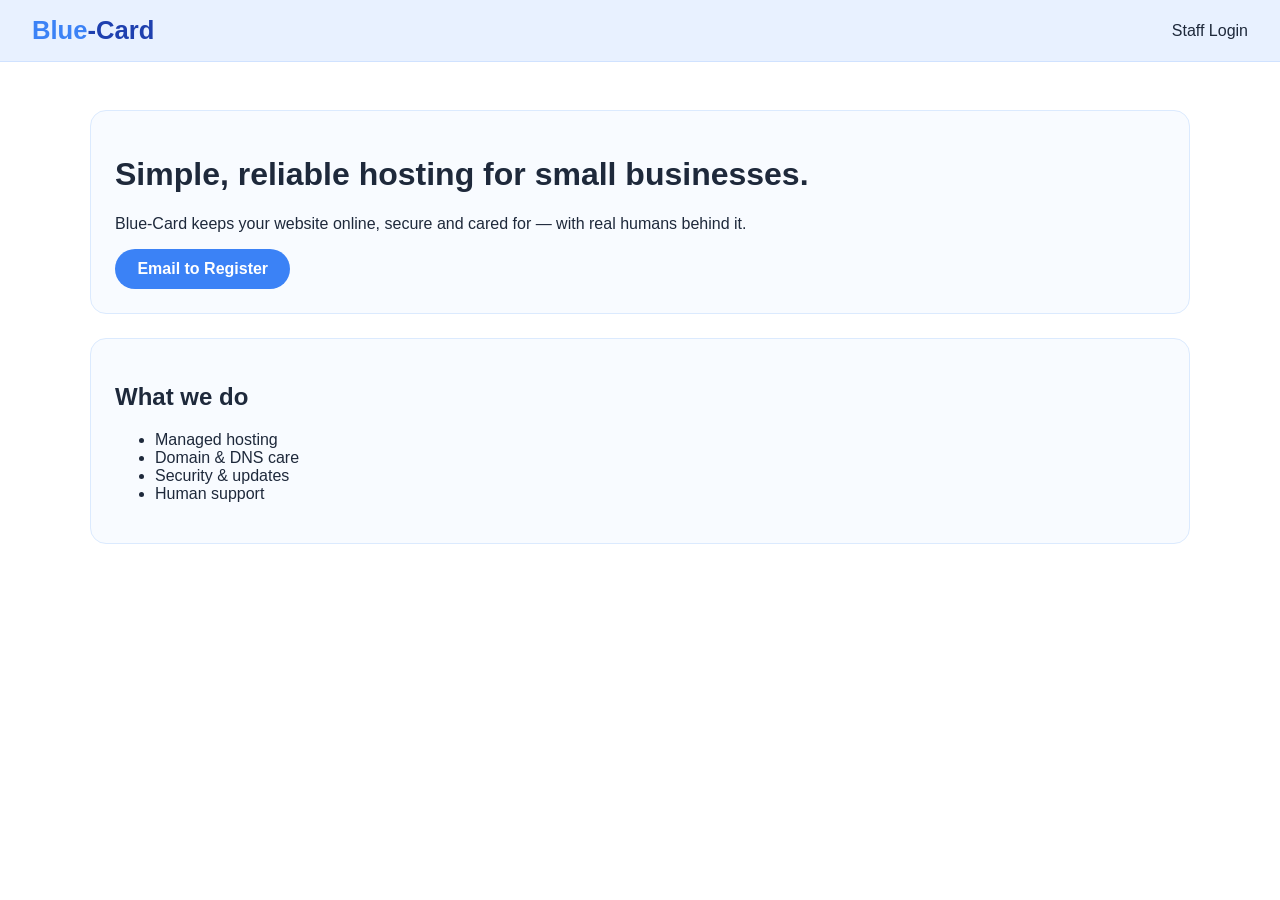
==== commit 5f26bff9: "Change Staff Login link to use onclick event" ====
--- a/index.html
+++ b/index.html
@@ -10,7 +10,7 @@
 
 <header>
   <div class="logo"><span>Blue</span>‑Card</div>
-  <a href="staff.html" class="btn-outline">Staff Login</a>
+  <a onclick="login()">Staff Login</a>
 </header>
 
 <div class="container">
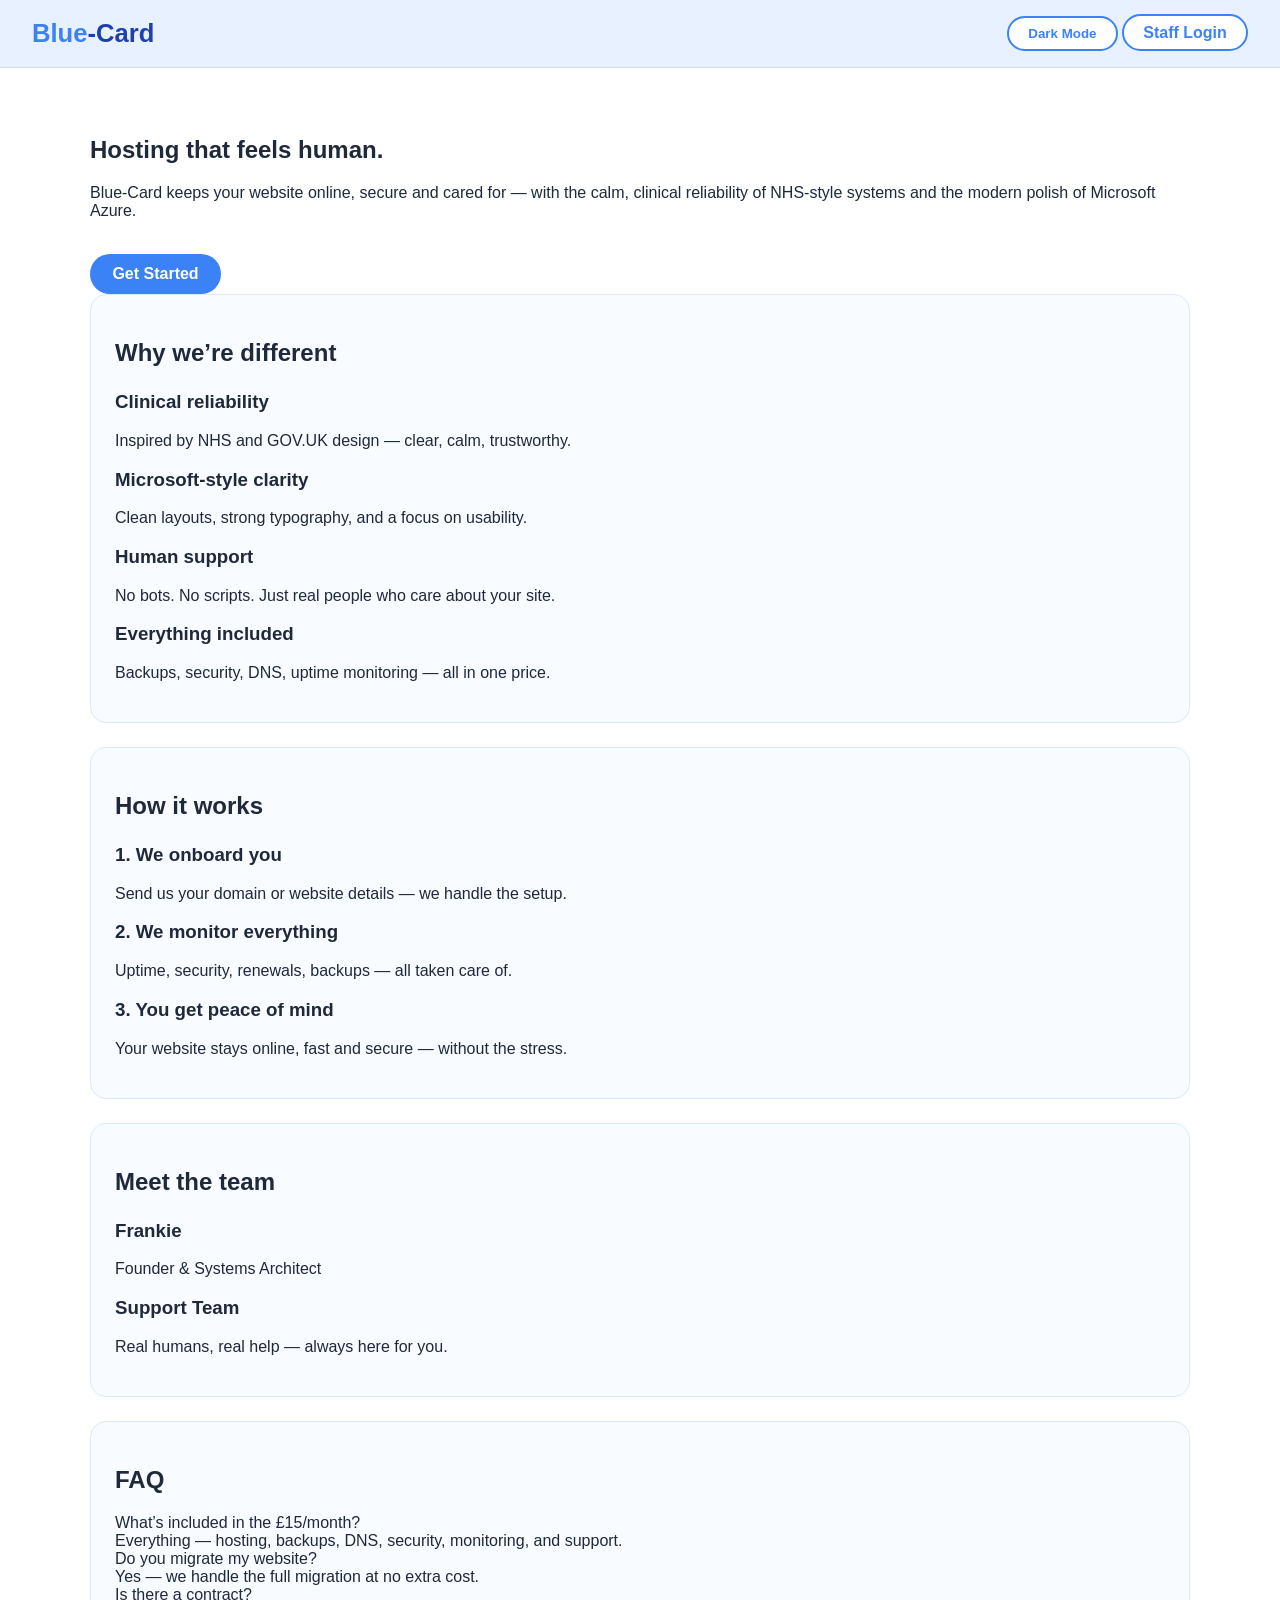
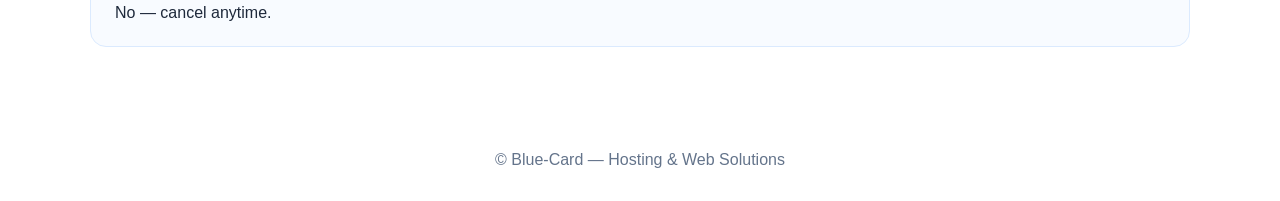
==== commit 0a8192c2: "Enhance index.html with dark mode and content updates Added dark mode toggle button and updated staf" ====
--- a/index.html
+++ b/index.html
@@ -10,26 +10,118 @@
 
 <header>
   <div class="logo"><span>Blue</span>‑Card</div>
-  <a onclick="login()">Staff Login</a>
+  <div>
+    <button class="btn-outline" onclick="toggleDarkMode()">Dark Mode</button>
+    <a href="staff.html" class="btn-outline">Staff Login</a>
+  </div>
 </header>
 
 <div class="container">
+
+  <!-- HERO -->
+  <section class="hero">
+    <h1>Hosting that feels human.</h1>
+    <p>
+      Blue‑Card keeps your website online, secure and cared for — with the calm, clinical reliability of NHS‑style systems and the modern polish of Microsoft Azure.
+    </p>
+    <br>
+    <a href="mailto:sales@blue-card.co.uk" class="btn">Get Started</a>
+  </section>
+
+  <!-- WHY WE'RE DIFFERENT -->
   <div class="card">
-    <h1>Simple, reliable hosting for small businesses.</h1>
-    <p>Blue‑Card keeps your website online, secure and cared for — with real humans behind it.</p>
-    <a href="mailto:sales@blue-card.co.uk" class="btn">Email to Register</a>
+    <h2>Why we’re different</h2>
+    <div class="grid" style="margin-top:1.5rem;">
+      <div>
+        <h3>Clinical reliability</h3>
+        <p>Inspired by NHS and GOV.UK design — clear, calm, trustworthy.</p>
+      </div>
+      <div>
+        <h3>Microsoft‑style clarity</h3>
+        <p>Clean layouts, strong typography, and a focus on usability.</p>
+      </div>
+      <div>
+        <h3>Human support</h3>
+        <p>No bots. No scripts. Just real people who care about your site.</p>
+      </div>
+      <div>
+        <h3>Everything included</h3>
+        <p>Backups, security, DNS, uptime monitoring — all in one price.</p>
+      </div>
+    </div>
   </div>
 
+  <!-- HOW IT WORKS -->
   <div class="card">
-    <h2>What we do</h2>
-    <ul>
-      <li>Managed hosting</li>
-      <li>Domain & DNS care</li>
-      <li>Security & updates</li>
-      <li>Human support</li>
-    </ul>
+    <h2>How it works</h2>
+    <div class="grid" style="margin-top:1.5rem;">
+      <div>
+        <h3>1. We onboard you</h3>
+        <p>Send us your domain or website details — we handle the setup.</p>
+      </div>
+      <div>
+        <h3>2. We monitor everything</h3>
+        <p>Uptime, security, renewals, backups — all taken care of.</p>
+      </div>
+      <div>
+        <h3>3. You get peace of mind</h3>
+        <p>Your website stays online, fast and secure — without the stress.</p>
+      </div>
+    </div>
   </div>
+
+  <!-- TEAM -->
+  <div class="card">
+    <h2>Meet the team</h2>
+    <div class="grid" style="margin-top:1.5rem;">
+      <div class="team-card">
+        <h3>Frankie</h3>
+        <p>Founder & Systems Architect</p>
+      </div>
+      <div class="team-card">
+        <h3>Support Team</h3>
+        <p>Real humans, real help — always here for you.</p>
+      </div>
+    </div>
+  </div>
+
+  <!-- FAQ -->
+  <div class="card">
+    <h2>FAQ</h2>
+
+    <div class="faq-item">
+      <div class="faq-question" onclick="toggleFAQ(this)">What’s included in the £15/month?</div>
+      <div class="faq-answer">Everything — hosting, backups, DNS, security, monitoring, and support.</div>
+    </div>
+
+    <div class="faq-item">
+      <div class="faq-question" onclick="toggleFAQ(this)">Do you migrate my website?</div>
+      <div class="faq-answer">Yes — we handle the full migration at no extra cost.</div>
+    </div>
+
+    <div class="faq-item">
+      <div class="faq-question" onclick="toggleFAQ(this)">Is there a contract?</div>
+      <div class="faq-answer">No — cancel anytime.</div>
+    </div>
+
+  </div>
+
 </div>
+
+<footer style="text-align:center; padding:2rem; color:#64748b;">
+  © Blue‑Card — Hosting & Web Solutions
+</footer>
+
+<script>
+function toggleFAQ(el) {
+  const answer = el.nextElementSibling;
+  answer.style.display = answer.style.display === "block" ? "none" : "block";
+}
+
+function toggleDarkMode() {
+  document.documentElement.classList.toggle("dark");
+}
+</script>
 
 </body>
 </html>
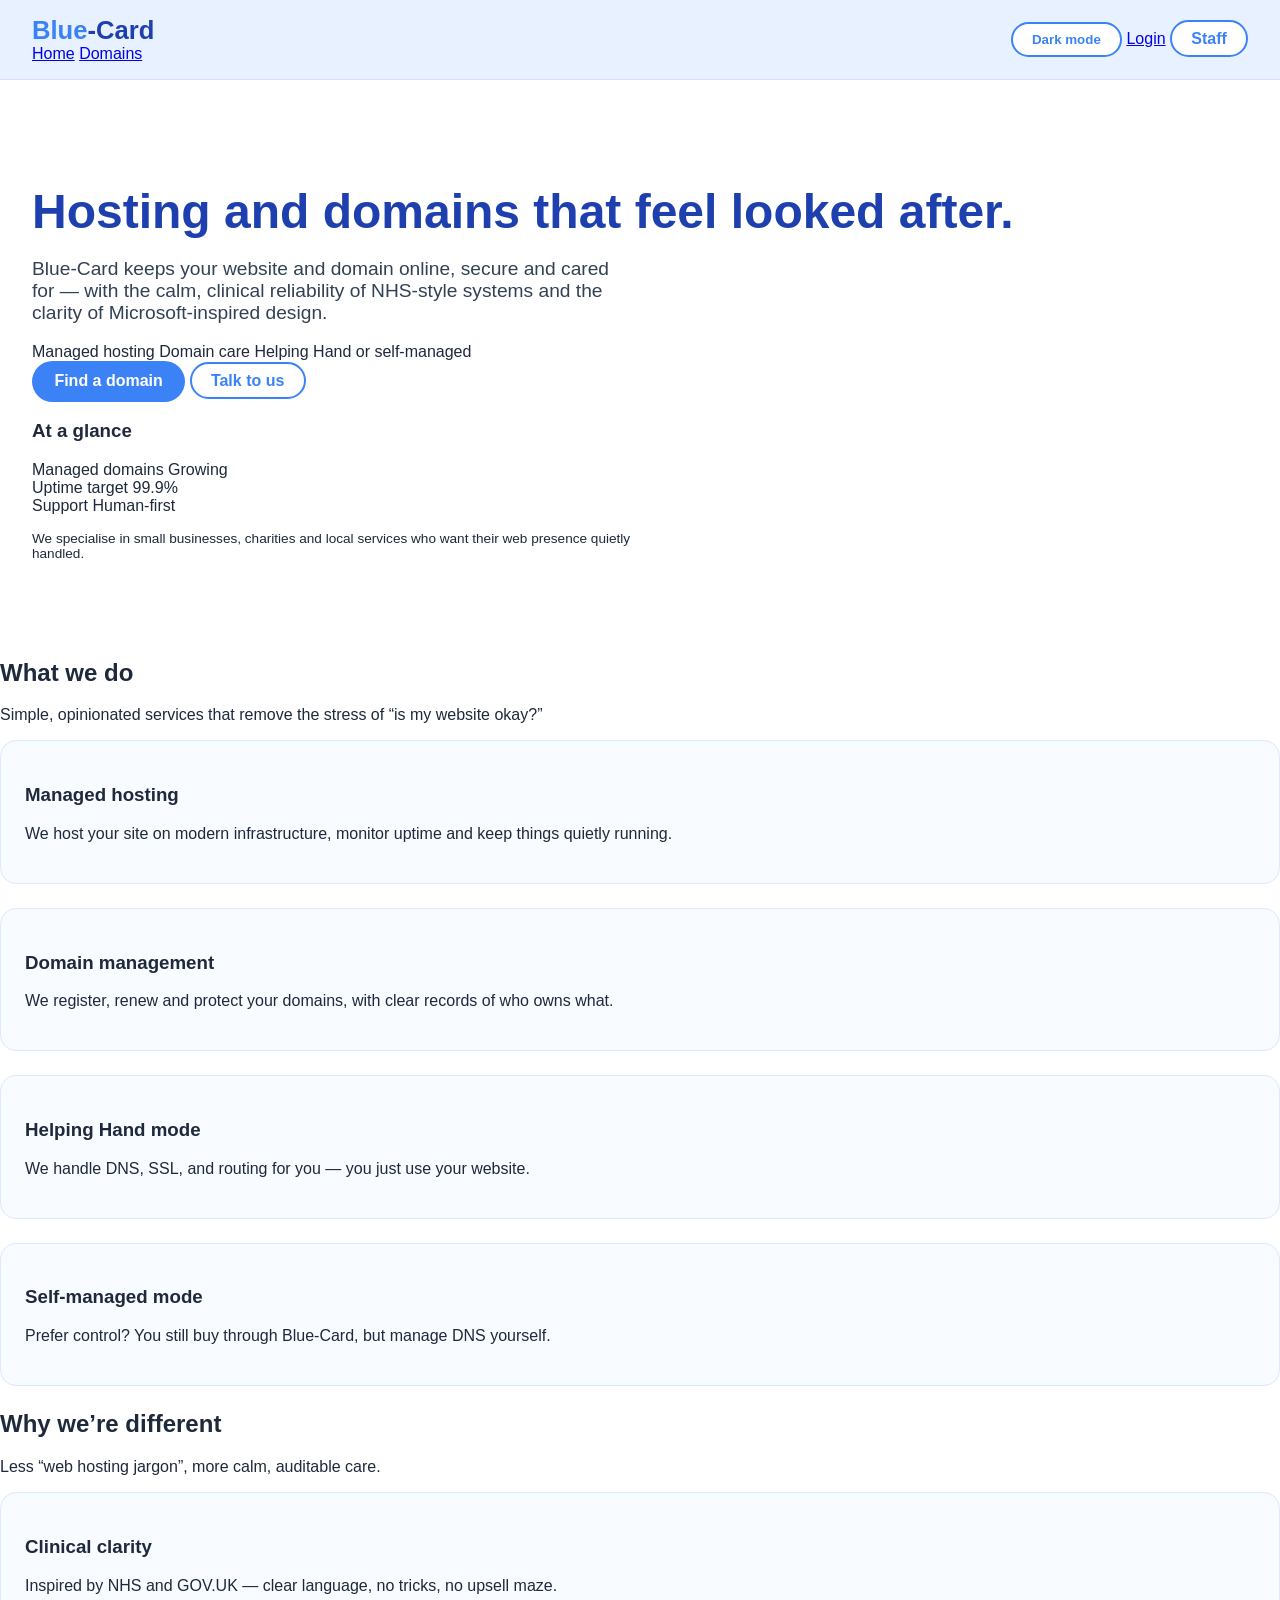
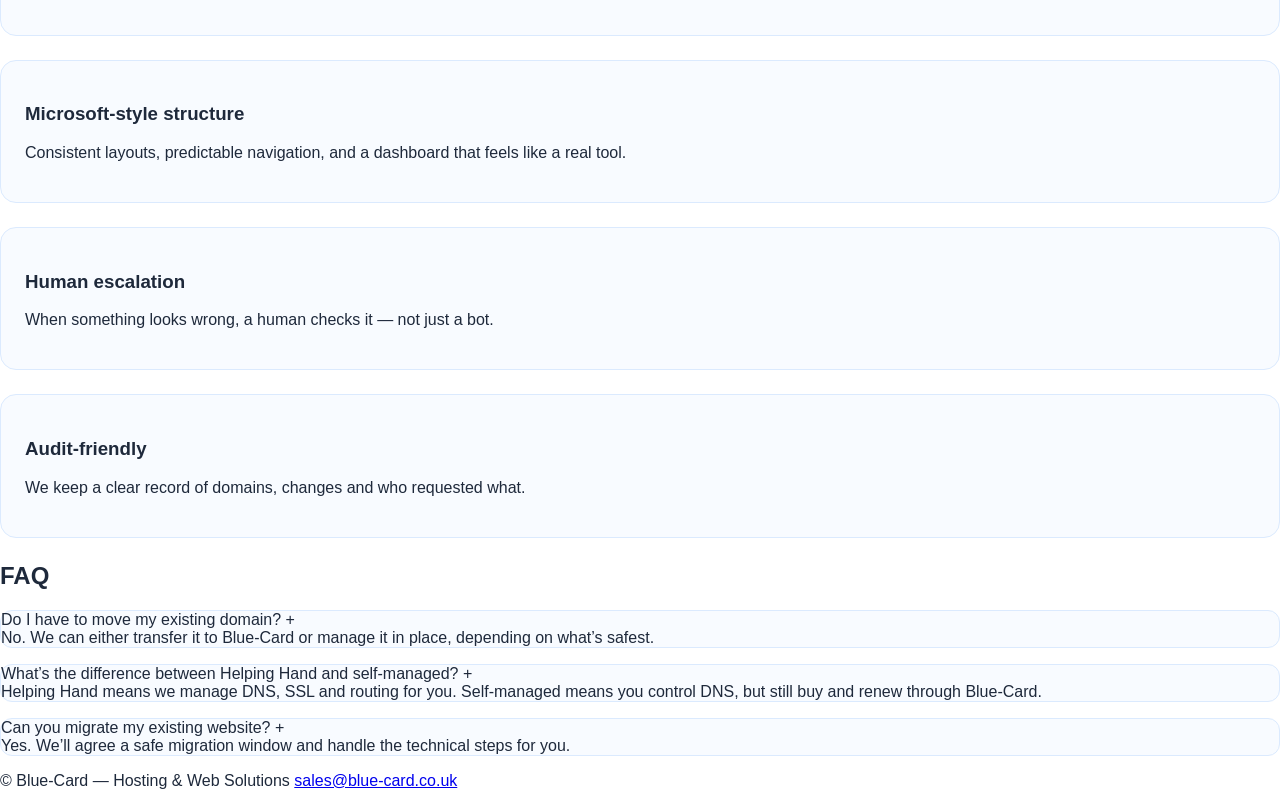
==== commit d49f6ccd: "Revise index.html for content and structure updates" ====
--- a/index.html
+++ b/index.html
@@ -1,127 +1,147 @@
 <!DOCTYPE html>
-<meta charset="UTF-8">
 <html lang="en">
 <head>
-  <title>Blue‑Card – Hosting & Web Solutions</title>
-  <meta name="viewport" content="width=device-width, initial-scale=1">
+  <meta charset="UTF-8">
+  <title>Blue‑Card — Hosting & Domains that feel human</title>
   <link rel="stylesheet" href="style.css">
+  <script defer src="app.js"></script>
 </head>
 <body>
 
 <header>
-  <div class="logo"><span>Blue</span>‑Card</div>
-  <div>
-    <button class="btn-outline" onclick="toggleDarkMode()">Dark Mode</button>
-    <a href="staff.html" class="btn-outline">Staff Login</a>
+  <div class="nav-left">
+    <div class="logo"><span>Blue</span>‑Card</div>
+    <a href="index.html" class="nav-link active">Home</a>
+    <a href="domains.html" class="nav-link">Domains</a>
+  </div>
+  <div class="nav-right">
+    <button class="btn-outline" onclick="toggleDarkMode()">Dark mode</button>
+    <a href="login.html" class="nav-link">Login</a>
+    <a href="staff.html" class="btn-outline">Staff</a>
   </div>
 </header>
 
-<div class="container">
+<main class="main">
 
-  <!-- HERO -->
   <section class="hero">
-    <h1>Hosting that feels human.</h1>
-    <p>
-      Blue‑Card keeps your website online, secure and cared for — with the calm, clinical reliability of NHS‑style systems and the modern polish of Microsoft Azure.
-    </p>
-    <br>
-    <a href="mailto:sales@blue-card.co.uk" class="btn">Get Started</a>
+    <div class="hero-left">
+      <h1>Hosting and domains that feel looked after.</h1>
+      <p>
+        Blue‑Card keeps your website and domain online, secure and cared for — with the calm, clinical reliability of NHS‑style systems and the clarity of Microsoft‑inspired design.
+      </p>
+      <div class="hero-badges">
+        <span class="badge">Managed hosting</span>
+        <span class="badge">Domain care</span>
+        <span class="badge">Helping Hand or self‑managed</span>
+      </div>
+      <div class="hero-actions">
+        <a href="domains.html" class="btn">Find a domain</a>
+        <a href="mailto:sales@blue-card.co.uk" class="btn-outline">Talk to us</a>
+      </div>
+    </div>
+    <div class="hero-right">
+      <h3>At a glance</h3>
+      <div class="hero-metric">
+        <span>Managed domains</span>
+        <span>Growing</span>
+      </div>
+      <div class="hero-metric">
+        <span>Uptime target</span>
+        <span>99.9%</span>
+      </div>
+      <div class="hero-metric">
+        <span>Support</span>
+        <span>Human‑first</span>
+      </div>
+      <p style="font-size:0.85rem; color:var(--text-muted); margin-top:1rem;">
+        We specialise in small businesses, charities and local services who want their web presence quietly handled.
+      </p>
+    </div>
   </section>
 
-  <!-- WHY WE'RE DIFFERENT -->
-  <div class="card">
-    <h2>Why we’re different</h2>
-    <div class="grid" style="margin-top:1.5rem;">
-      <div>
-        <h3>Clinical reliability</h3>
-        <p>Inspired by NHS and GOV.UK design — clear, calm, trustworthy.</p>
+  <section class="section">
+    <h2>What we do</h2>
+    <p class="section-sub">Simple, opinionated services that remove the stress of “is my website okay?”</p>
+    <div class="card-grid">
+      <div class="card">
+        <h3>Managed hosting</h3>
+        <p>We host your site on modern infrastructure, monitor uptime and keep things quietly running.</p>
       </div>
-      <div>
-        <h3>Microsoft‑style clarity</h3>
-        <p>Clean layouts, strong typography, and a focus on usability.</p>
+      <div class="card">
+        <h3>Domain management</h3>
+        <p>We register, renew and protect your domains, with clear records of who owns what.</p>
       </div>
-      <div>
-        <h3>Human support</h3>
-        <p>No bots. No scripts. Just real people who care about your site.</p>
+      <div class="card">
+        <h3>Helping Hand mode</h3>
+        <p>We handle DNS, SSL, and routing for you — you just use your website.</p>
       </div>
-      <div>
-        <h3>Everything included</h3>
-        <p>Backups, security, DNS, uptime monitoring — all in one price.</p>
+      <div class="card">
+        <h3>Self‑managed mode</h3>
+        <p>Prefer control? You still buy through Blue‑Card, but manage DNS yourself.</p>
       </div>
     </div>
-  </div>
+  </section>
 
-  <!-- HOW IT WORKS -->
-  <div class="card">
-    <h2>How it works</h2>
-    <div class="grid" style="margin-top:1.5rem;">
-      <div>
-        <h3>1. We onboard you</h3>
-        <p>Send us your domain or website details — we handle the setup.</p>
+  <section class="section">
+    <h2>Why we’re different</h2>
+    <p class="section-sub">Less “web hosting jargon”, more calm, auditable care.</p>
+    <div class="card-grid">
+      <div class="card">
+        <h3>Clinical clarity</h3>
+        <p>Inspired by NHS and GOV.UK — clear language, no tricks, no upsell maze.</p>
       </div>
-      <div>
-        <h3>2. We monitor everything</h3>
-        <p>Uptime, security, renewals, backups — all taken care of.</p>
+      <div class="card">
+        <h3>Microsoft‑style structure</h3>
+        <p>Consistent layouts, predictable navigation, and a dashboard that feels like a real tool.</p>
       </div>
-      <div>
-        <h3>3. You get peace of mind</h3>
-        <p>Your website stays online, fast and secure — without the stress.</p>
+      <div class="card">
+        <h3>Human escalation</h3>
+        <p>When something looks wrong, a human checks it — not just a bot.</p>
+      </div>
+      <div class="card">
+        <h3>Audit‑friendly</h3>
+        <p>We keep a clear record of domains, changes and who requested what.</p>
       </div>
     </div>
-  </div>
+  </section>
 
-  <!-- TEAM -->
-  <div class="card">
-    <h2>Meet the team</h2>
-    <div class="grid" style="margin-top:1.5rem;">
-      <div class="team-card">
-        <h3>Frankie</h3>
-        <p>Founder & Systems Architect</p>
+  <section class="section">
+    <h2>FAQ</h2>
+    <div class="faq-item">
+      <div class="faq-q" onclick="toggleFAQ(this)">
+        <span>Do I have to move my existing domain?</span>
+        <span>+</span>
       </div>
-      <div class="team-card">
-        <h3>Support Team</h3>
-        <p>Real humans, real help — always here for you.</p>
+      <div class="faq-a">
+        No. We can either transfer it to Blue‑Card or manage it in place, depending on what’s safest.
       </div>
     </div>
-  </div>
+    <div class="faq-item">
+      <div class="faq-q" onclick="toggleFAQ(this)">
+        <span>What’s the difference between Helping Hand and self‑managed?</span>
+        <span>+</span>
+      </div>
+      <div class="faq-a">
+        Helping Hand means we manage DNS, SSL and routing for you. Self‑managed means you control DNS, but still buy and renew through Blue‑Card.
+      </div>
+    </div>
+    <div class="faq-item">
+      <div class="faq-q" onclick="toggleFAQ(this)">
+        <span>Can you migrate my existing website?</span>
+        <span>+</span>
+      </div>
+      <div class="faq-a">
+        Yes. We’ll agree a safe migration window and handle the technical steps for you.
+      </div>
+    </div>
+  </section>
 
-  <!-- FAQ -->
-  <div class="card">
-    <h2>FAQ</h2>
+</main>
 
-    <div class="faq-item">
-      <div class="faq-question" onclick="toggleFAQ(this)">What’s included in the £15/month?</div>
-      <div class="faq-answer">Everything — hosting, backups, DNS, security, monitoring, and support.</div>
-    </div>
-
-    <div class="faq-item">
-      <div class="faq-question" onclick="toggleFAQ(this)">Do you migrate my website?</div>
-      <div class="faq-answer">Yes — we handle the full migration at no extra cost.</div>
-    </div>
-
-    <div class="faq-item">
-      <div class="faq-question" onclick="toggleFAQ(this)">Is there a contract?</div>
-      <div class="faq-answer">No — cancel anytime.</div>
-    </div>
-
-  </div>
-
-</div>
-
-<footer style="text-align:center; padding:2rem; color:#64748b;">
-  © Blue‑Card — Hosting & Web Solutions
+<footer>
+  <span>© Blue‑Card — Hosting & Web Solutions</span>
+  <span><a href="mailto:sales@blue-card.co.uk">sales@blue-card.co.uk</a></span>
 </footer>
-
-<script>
-function toggleFAQ(el) {
-  const answer = el.nextElementSibling;
-  answer.style.display = answer.style.display === "block" ? "none" : "block";
-}
-
-function toggleDarkMode() {
-  document.documentElement.classList.toggle("dark");
-}
-</script>
 
 </body>
 </html>
--- a/style.css
+++ b/style.css
@@ -100,3 +100,96 @@
   display: inline-block;
   margin-right: 6px;
 }
+/* HERO */
+.hero {
+  padding: 4rem 2rem;
+  text-align: left;
+}
+
+.hero h1 {
+  font-size: 3rem;
+  font-weight: 700;
+  color: #1e40af;
+  margin-bottom: 1rem;
+}
+
+.hero p {
+  font-size: 1.2rem;
+  max-width: 600px;
+  color: #334155;
+}
+
+/* GRID SECTIONS */
+.grid {
+  display: grid;
+  grid-template-columns: repeat(auto-fit, minmax(260px, 1fr));
+  gap: 1.5rem;
+}
+
+/* FAQ ACCORDION */
+.faq-item {
+  border: 1px solid #dbeafe;
+  border-radius: 12px;
+  margin-bottom: 1rem;
+  background: #f8fbff;
+}
+
+.faq-question {
+  padding: 1rem;
+  cursor: pointer;
+  font-weight: 600;
+}
+
+.faq-answer {
+  padding: 1rem;
+  display: none;
+  border-top: 1px solid #dbeafe;
+}
+
+/* TEAM */
+.team-card {
+  text-align: center;
+  padding: 1.5rem;
+  background: #eef6ff;
+  border-radius: 12px;
+  border: 1px solid #dbeafe;
+}
+
+/* DARK MODE */
+.dark body {
+  background: #0f172a;
+  color: #e2e8f0;
+}
+
+.dark .card {
+  background: #1e293b;
+  border-color: #334155;
+}
+
+.dark .team-card {
+  background: #1e293b;
+  border-color: #334155;
+}
+
+.dark .faq-item {
+  background: #1e293b;
+  border-color: #334155;
+}
+
+.dark .faq-answer {
+  border-color: #334155;
+}
+
+.dark header {
+  background: #1e293b;
+  border-color: #334155;
+}
+
+.dark .btn {
+  background: #3b82f6;
+}
+
+.dark .btn-outline {
+  border-color: #3b82f6;
+  color: #3b82f6;
+}
